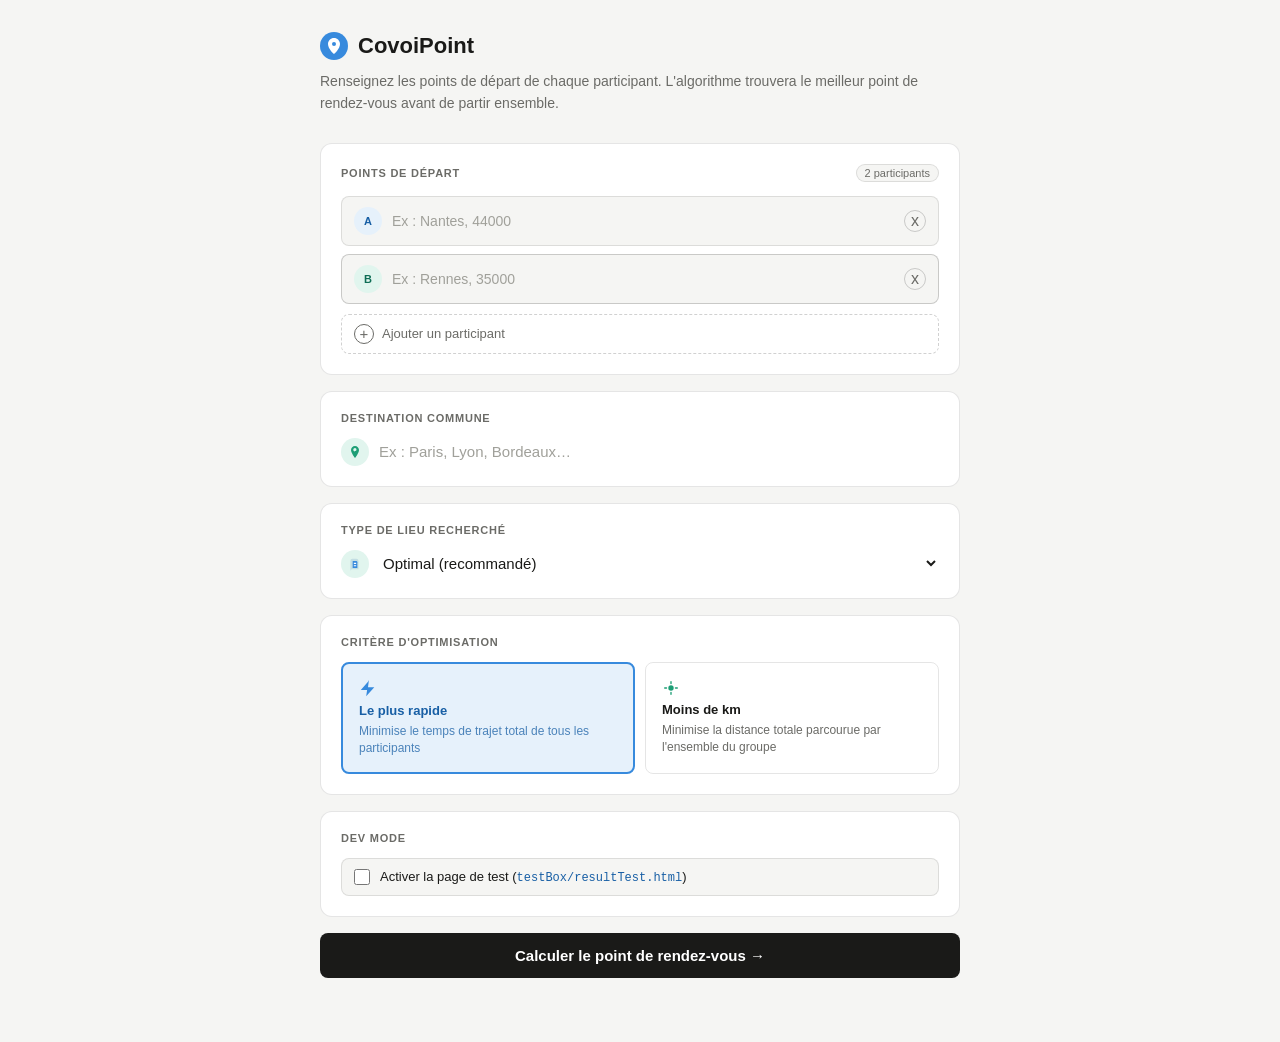
==== indexTest.html @ 5aee5b06 "Add V1 front Front end version" ====
<!DOCTYPE html>
<html lang="fr">
<head>
  <meta charset="UTF-8" />
  <meta name="viewport" content="width=device-width, initial-scale=1.0" />
  <meta name="theme-color" content="#ffffff" />
  <meta name="description" content="Trouvez le meilleur point de rendez-vous pour votre covoiturage." />
  <meta name="apple-mobile-web-app-capable" content="yes" />
  <meta name="apple-mobile-web-app-status-bar-style" content="default" />
  <meta name="apple-mobile-web-app-title" content="CovoiPoint" />
  <link rel="manifest" href="manifest.json" />
  <link rel="icon" href="icons/icon-192.png" />
  <link rel="apple-touch-icon" href="icons/icon-192.png" />
  <title>CovoiPoint</title>
  <link rel="stylesheet" href="style.css" />

  <style>
    /* ── Loading Overlay ─────────────────────────────────── */
    #loading-overlay {
      display: none;
      position: fixed;
      inset: 0;
      background: rgba(255,255,255,0.88);
      backdrop-filter: blur(6px);
      z-index: 1000;
      flex-direction: column;
      align-items: center;
      justify-content: center;
      gap: 20px;
    }
    #loading-overlay.active { display: flex; }

    .loading-label {
      font-size: 15px;
      font-weight: 600;
      color: #185FA5;
      letter-spacing: 0.03em;
    }
    .loading-sub {
      font-size: 13px;
      color: #6b7280;
      margin-top: -14px;
    }

    /* Car + windmill SVG animation */
    .car-scene {
      position: relative;
      width: 120px;
      height: 80px;
    }

    /* Wheels bounce */
    @keyframes carBounce {
      0%, 100% { transform: translateY(0); }
      50%       { transform: translateY(-3px); }
    }
    .car-body {
      animation: carBounce 0.6s ease-in-out infinite;
    }

    /* Road scroll */
    @keyframes roadScroll {
      from { transform: translateX(0); }
      to   { transform: translateX(-40px); }
    }
    .road-line {
      animation: roadScroll 0.4s linear infinite;
    }

    /* Windmill blades spin */
    @keyframes bladesSpin {
      from { transform: rotate(0deg); }
      to   { transform: rotate(360deg); }
    }
    .blades {
      transform-origin: 60px 14px;
      animation: bladesSpin 1s linear infinite;
    }

    /* Wind puffs */
    @keyframes windPuff {
      0%   { opacity: 0; transform: translateX(0); }
      30%  { opacity: 0.7; }
      100% { opacity: 0; transform: translateX(18px); }
    }
    .wind1 { animation: windPuff 1s ease-out infinite 0s; }
    .wind2 { animation: windPuff 1s ease-out infinite 0.35s; }
    .wind3 { animation: windPuff 1s ease-out infinite 0.7s; }

    /* Dots loader */
    @keyframes dot {
      0%, 80%, 100% { transform: scale(0.6); opacity: 0.3; }
      40%           { transform: scale(1);   opacity: 1; }
    }
    .dots { display: flex; gap: 6px; }
    .dots span {
      width: 8px; height: 8px;
      border-radius: 50%;
      background: #378ADD;
      animation: dot 1.2s ease-in-out infinite;
    }
    .dots span:nth-child(2) { animation-delay: 0.2s; }
    .dots span:nth-child(3) { animation-delay: 0.4s; }

    /* ── Error Banner ────────────────────────────────────── */
    #error-banner {
      display: none;
      margin-top: 14px;
      border: 1.5px solid #f87171;
      border-radius: 12px;
      background: #fff5f5;
      padding: 12px 14px;
      gap: 12px;
      align-items: flex-start;
    }
    #error-banner.active { display: flex; }

    .error-icon { flex-shrink: 0; margin-top: 1px; }
    .error-text { flex: 1; }
    .error-title {
      font-size: 13px;
      font-weight: 700;
      color: #b91c1c;
      margin-bottom: 2px;
    }
    #error-msg {
      font-size: 12px;
      color: #7f1d1d;
      line-height: 1.4;
    }

    /* Broken windmill on error car */
    .broken-blade {
      transform-origin: 0 0;
    }
    @keyframes brokenWobble {
      0%, 100% { transform: rotate(-10deg); }
      50%       { transform: rotate(10deg); }
    }
    .broken-blade { animation: brokenWobble 0.5s ease-in-out infinite; }
  </style>
</head>
<body>

  <!-- Loading Overlay -->
  <div id="loading-overlay">
    <svg class="car-scene" width="160" height="90" viewBox="0 0 160 90" xmlns="http://www.w3.org/2000/svg">
      <!-- Road -->
      <rect x="0" y="72" width="160" height="18" fill="#e5e7eb" rx="3"/>
      <!-- Road dashes (animated) -->
      <g class="road-line">
        <rect x="0"  y="79" width="28" height="4" rx="2" fill="#d1d5db"/>
        <rect x="40" y="79" width="28" height="4" rx="2" fill="#d1d5db"/>
        <rect x="80" y="79" width="28" height="4" rx="2" fill="#d1d5db"/>
        <rect x="120" y="79" width="28" height="4" rx="2" fill="#d1d5db"/>
        <rect x="160" y="79" width="28" height="4" rx="2" fill="#d1d5db"/>
      </g>
      <!-- Car body group (bounces) -->
      <g class="car-body">
        <!-- Car chassis -->
        <rect x="18" y="46" width="82" height="24" rx="5" fill="#378ADD"/>
        <!-- Car roof -->
        <path d="M34 46 Q38 30 52 28 L82 28 Q96 28 100 46Z" fill="#2d7acc"/>
        <!-- Windows -->
        <path d="M38 44 Q41 33 52 31 L70 31 L70 44Z" fill="#bfdbfe" opacity="0.9"/>
        <rect x="73" y="31" width="24" height="13" rx="2" fill="#bfdbfe" opacity="0.9"/>
        <!-- Front bumper (right side) -->
        <rect x="98" y="46" width="18" height="24" rx="2" fill="#378ADD"/>
        <!-- Front headlights -->
        <circle cx="114" cy="56" r="2" fill="#fde68a"/>
        <circle cx="114" cy="62" r="2" fill="#fef3c7"/>
        <!-- Rear taillights -->
        <circle cx="20" cy="56" r="2" fill="#ef4444"/>
        <circle cx="20" cy="62" r="2" fill="#f87171"/>
        <!-- Wheels (kept in foreground) -->
        <circle cx="38" cy="70" r="10" fill="#1f2937"/>
        <circle cx="38" cy="70" r="5"  fill="#9ca3af"/>
        <circle cx="98" cy="70" r="10" fill="#1f2937"/>
        <circle cx="98" cy="70" r="5"  fill="#9ca3af"/>
        <!-- Windmill mast on roof -->
        <rect x="58" y="11" width="3" height="19" rx="1" fill="#6b7280"/>
        <!-- Windmill blades (spinning) -->
        <g class="blades">
          <!-- blade up -->
          <path d="M60 14 L56 2 L64 2 Z" fill="#f59e0b" opacity="0.9"/>
          <!-- blade right -->
          <path d="M60 14 L72 10 L72 18 Z" fill="#f59e0b" opacity="0.9"/>
          <!-- blade down -->
          <path d="M60 14 L64 26 L56 26 Z" fill="#f59e0b" opacity="0.9"/>
          <!-- blade left -->
          <path d="M60 14 L48 18 L48 10 Z" fill="#f59e0b" opacity="0.9"/>
        </g>
        <!-- Windmill hub -->
        <circle cx="60" cy="14" r="3" fill="#d97706"/>
        <!-- Wind puffs -->
        <text class="wind1" x="108" y="22" font-size="10" fill="#93c5fd">~</text>
        <text class="wind2" x="108" y="30" font-size="8"  fill="#93c5fd">~</text>
        <text class="wind3" x="108" y="38" font-size="6"  fill="#93c5fd">~</text>
      </g>
    </svg>
    <div class="loading-label">Calcul du point de ralliement…</div>
    <div class="loading-sub">Analyse des trajets en cours</div>
    <div class="dots">
      <span></span><span></span><span></span>
    </div>
  </div>

  <div class="container">
    <div class="header">
      <div class="logo">
        <svg width="28" height="28" viewBox="0 0 28 28" fill="none">
          <circle cx="14" cy="14" r="14" fill="#378ADD"/>
          <path d="M14 6C10.69 6 8 8.69 8 12c0 5 6 10 6 10s6-5 6-10c0-3.31-2.69-6-6-6zm0 8a2 2 0 1 1 0-4 2 2 0 0 1 0 4z" fill="white"/>
        </svg>
        <h1>CovoiPoint</h1>
      </div>
      <p>Renseignez les points de départ de chaque participant. L'algorithme trouvera le meilleur point de rendez-vous avant de partir ensemble.</p>
    </div>

    <!-- Départs -->
    <div class="card">
      <div class="card-header">
        <span class="section-label">Points de départ</span>
        <span class="counter-badge" id="counter">2 participants</span>
      </div>
      <div class="departure-list" id="departure-list"></div>
      <button class="add-person" id="add-btn">
        <span class="plus-circle">+</span>
        Ajouter un participant
      </button>
    </div>

    <!-- Destination -->
    <div class="card">
      <div class="section-label">Destination commune</div>
      <div class="dest-row">
        <div class="dest-icon">
          <svg width="14" height="14" viewBox="0 0 14 14" fill="none">
            <path d="M7 1C4.79 1 3 2.79 3 5c0 3 4 8 4 8s4-5 4-8c0-2.21-1.79-4-4-4zm0 5.5A1.5 1.5 0 1 1 7 3a1.5 1.5 0 0 1 0 3z" fill="#1D9E75"/>
          </svg>
        </div>
        <input class="dest-input" type="text" placeholder="Ex : Paris, Lyon, Bordeaux…" id="dest-input" />
      </div>
    </div>

    <!-- Type de point de ralliement -->
    <div class="card">
      <div class="section-label">Type de lieu recherché</div>
      <div class="dest-row">
        <div class="dest-icon" aria-hidden="true">
          <svg width="14" height="14" viewBox="0 0 24 24" fill="none">
            <path d="M7 3h7a4 4 0 0 1 4 4v14H7a3 3 0 0 0-3 3V7a4 4 0 0 1 4-4z" fill="#185FA5" opacity="0.15"/>
            <path d="M8 7h6a2 2 0 0 1 2 2v10H8V7z" fill="#378ADD"/>
            <path d="M10 10h4v2h-4zm0 4h4v2h-4z" fill="white"/>
          </svg>
        </div>
        <select class="dest-input" id="place-type-select" aria-label="Type de lieu">
          <option value="optimal" selected>Optimal (recommandé)</option>
          <option value="public_parking">Parking public / municipal</option>
          <option value="supermarket_parking">Parking de supermarché / grande surface</option>
          <option value="covered_parking">Parking couvert (centre commercial, gare…)</option>
          <option value="transit_hub">Gare / arrêt de transport en commun</option>
          <option value="highway_area">Aire d'autoroute / échangeur</option>
        </select>
      </div>
    </div>

    <!-- Critère -->
    <div class="card">
      <div class="section-label">Critère d'optimisation</div>
      <div class="mode-grid">
        <div class="mode-card active" data-mode="fast" onclick="selectMode(this)">
          <svg width="18" height="18" viewBox="0 0 20 20" fill="none"><path d="M10 2L2 11h7l-1 7 9-10h-7l1-8z" fill="#378ADD"/></svg>
          <div class="mode-title">Le plus rapide</div>
          <div class="mode-desc">Minimise le temps de trajet total de tous les participants</div>
        </div>
        <div class="mode-card" data-mode="short" onclick="selectMode(this)">
          <svg width="18" height="18" viewBox="0 0 20 20" fill="none"><circle cx="10" cy="10" r="3" fill="#1D9E75"/><path d="M10 3v2M10 15v2M3 10h2M15 10h2" stroke="#1D9E75" stroke-width="1.5" stroke-linecap="round"/></svg>
          <div class="mode-title">Moins de km</div>
          <div class="mode-desc">Minimise la distance totale parcourue par l'ensemble du groupe</div>
        </div>
      </div>
    </div>

    <!-- Dev mode -->
    <div class="card">
      <div class="section-label">Dev mode</div>
      <label class="dev-mode-row" for="dev-mode-toggle">
        <input type="checkbox" id="dev-mode-toggle" />
        <span class="dev-mode-text">
          Activer la page de test (<code>testBox/resultTest.html</code>)
        </span>
      </label>
    </div>

    <button class="submit-btn" onclick="handleSubmit()">Calculer le point de rendez-vous →</button>

    <!-- Error Banner -->
    <div id="error-banner">
      <!-- Broken windmill car icon -->
      <div class="error-icon">
        <svg width="52" height="40" viewBox="0 0 52 40" xmlns="http://www.w3.org/2000/svg">
          <!-- Road -->
          <rect x="0" y="30" width="52" height="10" fill="#fecaca" rx="2"/>
          <!-- Car -->
          <rect x="4" y="18" width="34" height="12" rx="3" fill="#f87171"/>
          <path d="M10 18 Q12 10 18 9 L30 9 Q36 9 38 18Z" fill="#ef4444"/>
          <!-- Windows -->
          <path d="M12 17 Q14 11 18 10 L26 10 L26 17Z" fill="#fca5a5" opacity="0.7"/>
          <rect x="27" y="10" width="9" height="7" rx="1" fill="#fca5a5" opacity="0.7"/>
          <!-- Wheels -->
          <circle cx="13" cy="30" r="5" fill="#7f1d1d"/>
          <circle cx="13" cy="30" r="2.5" fill="#fca5a5"/>
          <circle cx="33" cy="30" r="5" fill="#7f1d1d"/>
          <circle cx="33" cy="30" r="2.5" fill="#fca5a5"/>
          <!-- Mast -->
          <rect x="22" y="3" width="2" height="7" rx="1" fill="#9ca3af"/>
          <!-- Broken blade (drooping) -->
          <g transform="translate(23,6)">
            <line x1="0" y1="0" x2="0" y2="-5" stroke="#d97706" stroke-width="2" stroke-linecap="round"/>
            <line x1="0" y1="0" x2="5" y2="2" stroke="#d97706" stroke-width="2" stroke-linecap="round"/>
            <!-- broken piece drooping -->
            <line class="broken-blade" x1="0" y1="0" x2="-3" y2="5" stroke="#fbbf24" stroke-width="2" stroke-linecap="round" stroke-dasharray="2,1"/>
          </g>
          <!-- X mark on windmill -->
          <text x="28" y="6" font-size="7" fill="#b91c1c" font-weight="bold">✕</text>
        </svg>
      </div>
      <div class="error-text">
        <div class="error-title">Oups, calcul impossible</div>
        <div id="error-msg"></div>
      </div>
    </div>

  </div>

  <script src="app.js?v=20260421"></script>
</body>
</html>
---- style.css ----
*, *::before, *::after {
  box-sizing: border-box;
  margin: 0;
  padding: 0;
}

:root {
  --color-bg: #ffffff;
  --color-bg-secondary: #f5f5f3;
  --color-text-primary: #1a1a18;
  --color-text-secondary: #6b6b67;
  --color-text-tertiary: #a0a09a;
  --color-border: rgba(0,0,0,0.10);
  --color-border-secondary: rgba(0,0,0,0.18);
  --radius-md: 8px;
  --radius-lg: 12px;
  --font: -apple-system, BlinkMacSystemFont, 'Segoe UI', sans-serif;
}

@media (prefers-color-scheme: dark) {
  :root {
    --color-bg: #1c1c1a;
    --color-bg-secondary: #2a2a27;
    --color-text-primary: #f0efe8;
    --color-text-secondary: #9a9a94;
    --color-text-tertiary: #6b6b67;
    --color-border: rgba(255,255,255,0.10);
    --color-border-secondary: rgba(255,255,255,0.18);
  }
}

body {
  font-family: var(--font);
  background: var(--color-bg-secondary);
  color: var(--color-text-primary);
  min-height: 100vh;
  padding-bottom: 2rem;
}

.container {
  max-width: 680px;
  margin: 0 auto;
  padding: 2rem 1.25rem;
}

/* Header */
.header { margin-bottom: 1.75rem; }

.logo {
  display: flex;
  align-items: center;
  gap: 10px;
  margin-bottom: 10px;
}

.logo h1 {
  font-size: 22px;
  font-weight: 600;
  color: var(--color-text-primary);
}

.header p {
  font-size: 14px;
  color: var(--color-text-secondary);
  line-height: 1.6;
}

/* Card */
.card {
  background: var(--color-bg);
  border: 0.5px solid var(--color-border);
  border-radius: var(--radius-lg);
  padding: 1.25rem;
  margin-bottom: 1rem;
}

.card-header {
  display: flex;
  align-items: center;
  margin-bottom: 14px;
}

.section-label {
  font-size: 11px;
  font-weight: 600;
  color: var(--color-text-secondary);
  text-transform: uppercase;
  letter-spacing: 0.07em;
  margin-bottom: 14px;
}

.card-header .section-label {
  margin-bottom: 0;
}

.counter-badge {
  font-size: 11px;
  background: var(--color-bg-secondary);
  border: 0.5px solid var(--color-border);
  border-radius: 20px;
  padding: 2px 8px;
  color: var(--color-text-secondary);
  margin-left: auto;
}

/* Departure list */
.departure-list {
  display: flex;
  flex-direction: column;
  gap: 8px;
}

.departure-item {
  display: flex;
  align-items: center;
  gap: 10px;
  background: var(--color-bg-secondary);
  border: 0.5px solid var(--color-border);
  border-radius: var(--radius-md);
  padding: 10px 12px;
  transition: border-color 0.15s;
}

.departure-item:focus-within {
  border-color: var(--color-border-secondary);
}

.avatar {
  width: 28px;
  height: 28px;
  border-radius: 50%;
  display: flex;
  align-items: center;
  justify-content: center;
  font-size: 11px;
  font-weight: 600;
  flex-shrink: 0;
}

.departure-item input {
  flex: 1;
  border: none;
  background: transparent;
  font-size: 14px;
  color: var(--color-text-primary);
  outline: none;
  font-family: var(--font);
}

.departure-item input::placeholder {
  color: var(--color-text-tertiary);
}

.remove-btn {
  width: 22px;
  height: 22px;
  border-radius: 50%;
  border: 0.5px solid var(--color-border-secondary);
  background: transparent;
  cursor: pointer;
  display: flex;
  align-items: center;
  justify-content: center;
  flex-shrink: 0;
  color: var(--color-text-secondary);
  font-size: 16px;
  line-height: 1;
  transition: all 0.15s;
}

.remove-btn:hover {
  background: #fcebeb;
  border-color: #f09595;
  color: #a32d2d;
}

/* Add person button */
.add-person {
  display: flex;
  align-items: center;
  gap: 8px;
  margin-top: 10px;
  padding: 9px 12px;
  border: 0.5px dashed var(--color-border-secondary);
  border-radius: var(--radius-md);
  cursor: pointer;
  background: transparent;
  color: var(--color-text-secondary);
  font-size: 13px;
  font-family: var(--font);
  width: 100%;
  transition: all 0.15s;
}

.add-person:hover {
  background: var(--color-bg-secondary);
  color: var(--color-text-primary);
  border-color: var(--color-border-secondary);
}

.plus-circle {
  width: 20px;
  height: 20px;
  border-radius: 50%;
  border: 1.5px solid currentColor;
  display: flex;
  align-items: center;
  justify-content: center;
  font-size: 15px;
  flex-shrink: 0;
  line-height: 1;
}

/* Destination */
.dest-row {
  display: flex;
  align-items: center;
  gap: 10px;
}

.dest-icon {
  width: 28px;
  height: 28px;
  border-radius: 50%;
  background: #e1f5ee;
  display: flex;
  align-items: center;
  justify-content: center;
  flex-shrink: 0;
}

.dest-input {
  flex: 1;
  border: none;
  background: transparent;
  font-size: 15px;
  color: var(--color-text-primary);
  outline: none;
  font-family: var(--font);
}

.dest-input::placeholder {
  color: var(--color-text-tertiary);
}

/* Mode cards */
.mode-grid {
  display: grid;
  grid-template-columns: 1fr 1fr;
  gap: 10px;
}

.mode-card {
  border: 0.5px solid var(--color-border);
  border-radius: var(--radius-md);
  padding: 1rem;
  cursor: pointer;
  transition: border-color 0.15s, background 0.15s;
  display: flex;
  flex-direction: column;
  gap: 5px;
}

.mode-card:hover {
  background: var(--color-bg-secondary);
}

.mode-card.active {
  border: 2px solid #378ADD;
  background: #e6f1fb;
}

.mode-title {
  font-size: 13px;
  font-weight: 600;
  color: var(--color-text-primary);
}

.mode-desc {
  font-size: 12px;
  color: var(--color-text-secondary);
  line-height: 1.4;
}

.mode-card.active .mode-title { color: #185FA5; }
.mode-card.active .mode-desc { color: #185FA5; opacity: 0.75; }

/* Dev mode */
.dev-mode-row {
  display: flex;
  align-items: center;
  gap: 10px;
  background: var(--color-bg-secondary);
  border: 0.5px solid var(--color-border);
  border-radius: var(--radius-md);
  padding: 10px 12px;
  cursor: pointer;
}

.dev-mode-row input[type="checkbox"] {
  width: 16px;
  height: 16px;
  accent-color: #378ADD;
  cursor: pointer;
  flex-shrink: 0;
}

.dev-mode-text {
  font-size: 13px;
  color: var(--color-text-primary);
}

.dev-mode-text code {
  font-size: 12px;
  color: #185FA5;
}

/* Submit */
.submit-btn {
  width: 100%;
  padding: 14px;
  background: var(--color-text-primary);
  color: var(--color-bg);
  border: none;
  border-radius: var(--radius-md);
  font-size: 15px;
  font-weight: 600;
  cursor: pointer;
  font-family: var(--font);
  transition: opacity 0.15s, transform 0.1s;
}

.submit-btn:hover { opacity: 0.85; }
.submit-btn:active { transform: scale(0.99); }

/* Responsive */
@media (max-width: 480px) {
  .container { padding: 1.25rem 1rem; }
  .mode-grid { grid-template-columns: 1fr; }
}

/* Section points proches */
#nearby-spots-wrap {
  background: #fff;
  border: 1px solid #e5e9f0;
  border-radius: 12px;
  padding: 10px 12px;
}

.nearby-spots-meta {
  font-size: 12px;
  font-weight: 600;
  color: #185FA5;
  margin-bottom: 8px;
}

.nearby-spots-empty {
  font-size: 12px;
  color: #6b7280;
  line-height: 1.4;
}

.nearby-spot-row {
  padding: 7px 0;
}
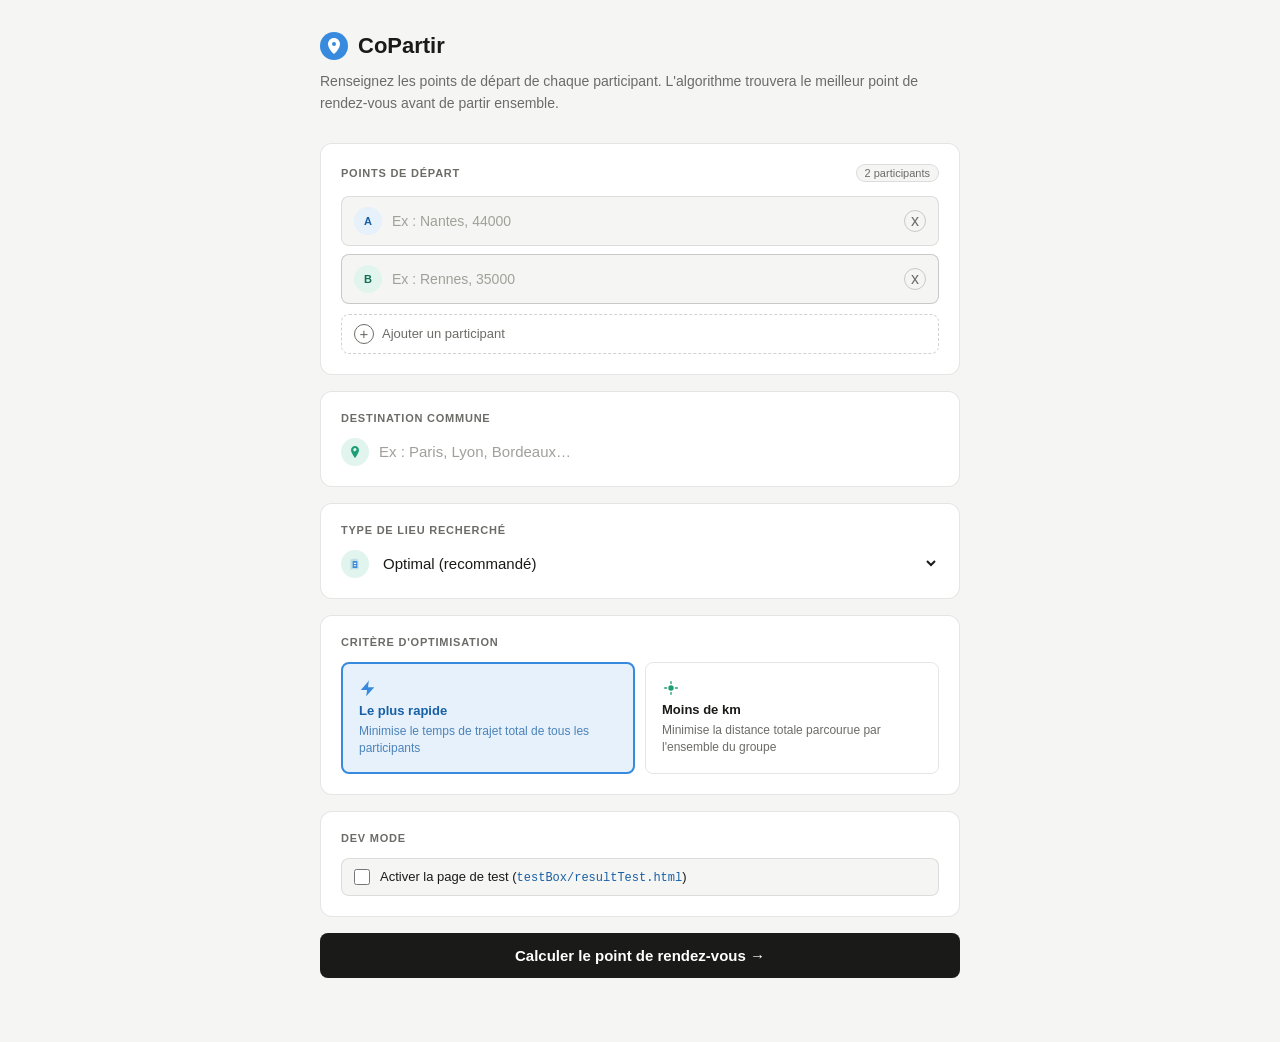
==== commit 0305ea16: "First deploy ready for deploy to gitHub Pages and connect to backend" ====
--- a/indexTest.html
+++ b/indexTest.html
@@ -7,11 +7,11 @@
   <meta name="description" content="Trouvez le meilleur point de rendez-vous pour votre covoiturage." />
   <meta name="apple-mobile-web-app-capable" content="yes" />
   <meta name="apple-mobile-web-app-status-bar-style" content="default" />
-  <meta name="apple-mobile-web-app-title" content="CovoiPoint" />
+  <meta name="apple-mobile-web-app-title" content="CoPartir" />
   <link rel="manifest" href="manifest.json" />
   <link rel="icon" href="icons/icon-192.png" />
   <link rel="apple-touch-icon" href="icons/icon-192.png" />
-  <title>CovoiPoint</title>
+  <title>CoPartir</title>
   <link rel="stylesheet" href="style.css" />
 
   <style>
@@ -212,7 +212,7 @@
           <circle cx="14" cy="14" r="14" fill="#378ADD"/>
           <path d="M14 6C10.69 6 8 8.69 8 12c0 5 6 10 6 10s6-5 6-10c0-3.31-2.69-6-6-6zm0 8a2 2 0 1 1 0-4 2 2 0 0 1 0 4z" fill="white"/>
         </svg>
-        <h1>CovoiPoint</h1>
+        <h1>CoPartir</h1>
       </div>
       <p>Renseignez les points de départ de chaque participant. L'algorithme trouvera le meilleur point de rendez-vous avant de partir ensemble.</p>
     </div>
